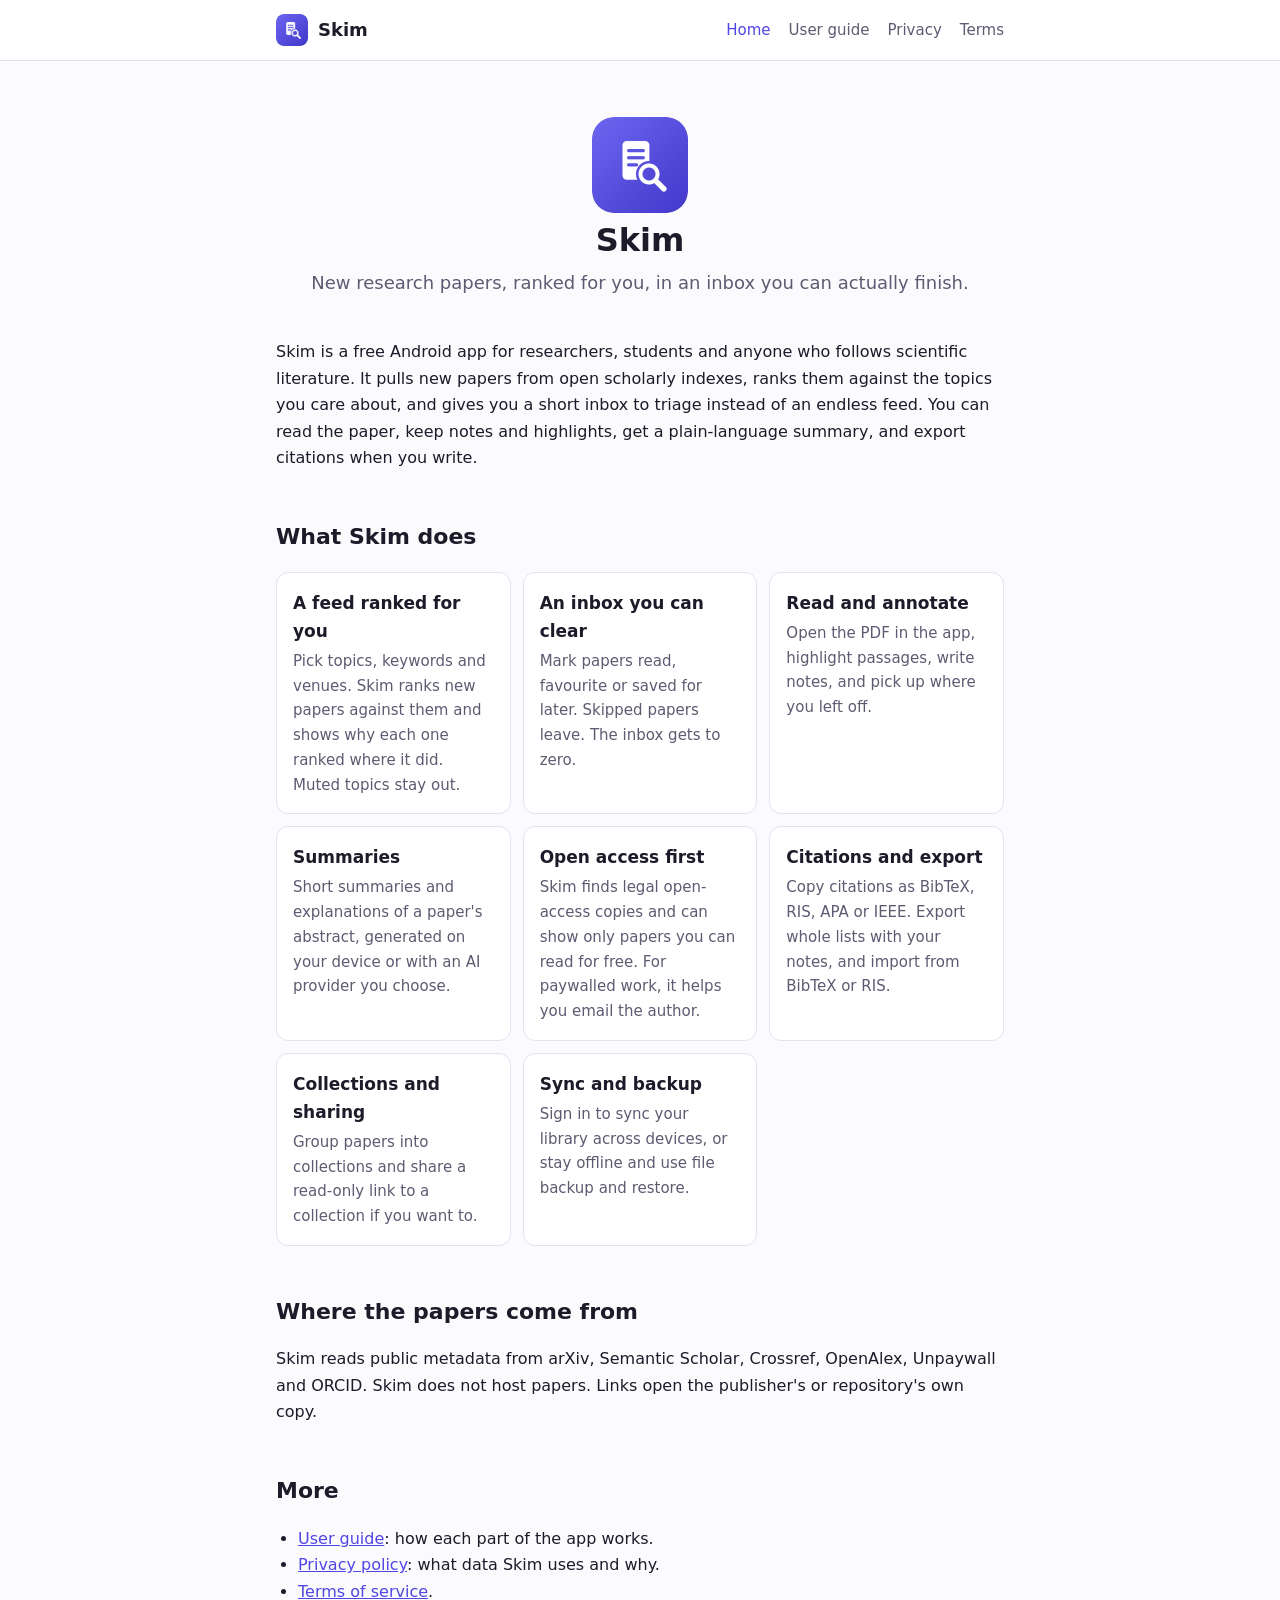
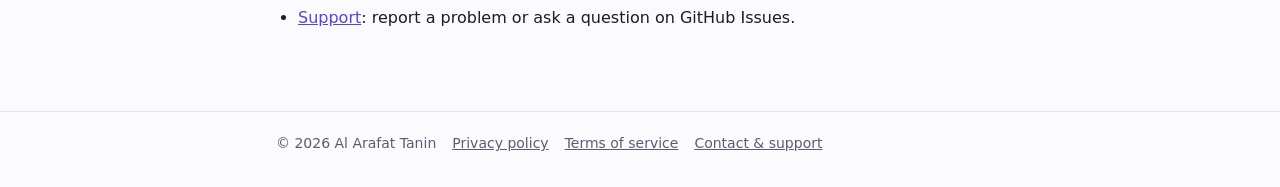
==== index.html @ 936c488b "docs: add Skim website, privacy policy, terms and user guide Co-Authored-By: Claude Opus 5.5 <norepl" ====
<!doctype html>
<html lang="en">
<head>
<meta charset="utf-8">
<meta name="viewport" content="width=device-width, initial-scale=1">
<title>Skim</title>
<meta name="description" content="Skim is a research-paper reader that turns the flood of new papers into an inbox you can get through.">
<link rel="icon" href="icon.png">
<link rel="stylesheet" href="style.css">
</head>
<body>
<header class="site"><div class="wrap">
  <a class="brand" href="./"><img src="icon.png" alt="">Skim</a>
  <nav>
    <a href="./" aria-current="page">Home</a>
    <a href="guide.html">User guide</a>
    <a href="privacy.html">Privacy</a>
    <a href="terms.html">Terms</a>
  </nav>
</div></header>
<main class="wrap">
<section class="hero">
  <img src="icon.png" alt="Skim app icon">
  <h1>Skim</h1>
  <p class="lede">New research papers, ranked for you, in an inbox you can actually finish.</p>
</section>

<p>Skim is a free Android app for researchers, students and anyone who follows scientific literature. It pulls new papers from open scholarly indexes, ranks them against the topics you care about, and gives you a short inbox to triage instead of an endless feed. You can read the paper, keep notes and highlights, get a plain-language summary, and export citations when you write.</p>

<h2>What Skim does</h2>
<div class="cards">
  <div class="card"><h3>A feed ranked for you</h3><p>Pick topics, keywords and venues. Skim ranks new papers against them and shows why each one ranked where it did. Muted topics stay out.</p></div>
  <div class="card"><h3>An inbox you can clear</h3><p>Mark papers read, favourite or saved for later. Skipped papers leave. The inbox gets to zero.</p></div>
  <div class="card"><h3>Read and annotate</h3><p>Open the PDF in the app, highlight passages, write notes, and pick up where you left off.</p></div>
  <div class="card"><h3>Summaries</h3><p>Short summaries and explanations of a paper's abstract, generated on your device or with an AI provider you choose.</p></div>
  <div class="card"><h3>Open access first</h3><p>Skim finds legal open-access copies and can show only papers you can read for free. For paywalled work, it helps you email the author.</p></div>
  <div class="card"><h3>Citations and export</h3><p>Copy citations as BibTeX, RIS, APA or IEEE. Export whole lists with your notes, and import from BibTeX or RIS.</p></div>
  <div class="card"><h3>Collections and sharing</h3><p>Group papers into collections and share a read-only link to a collection if you want to.</p></div>
  <div class="card"><h3>Sync and backup</h3><p>Sign in to sync your library across devices, or stay offline and use file backup and restore.</p></div>
</div>

<h2>Where the papers come from</h2>
<p>Skim reads public metadata from arXiv, Semantic Scholar, Crossref, OpenAlex, Unpaywall and ORCID. Skim does not host papers. Links open the publisher's or repository's own copy.</p>

<h2>More</h2>
<ul>
  <li><a href="guide.html">User guide</a>: how each part of the app works.</li>
  <li><a href="privacy.html">Privacy policy</a>: what data Skim uses and why.</li>
  <li><a href="terms.html">Terms of service</a>.</li>
  <li><a href="https://github.com/rng70/skim-app/issues">Support</a>: report a problem or ask a question on GitHub Issues.</li>
</ul>
</main>
<footer class="site"><div class="wrap">
  <span>© 2026 Al Arafat Tanin</span>
  <a href="privacy.html">Privacy policy</a>
  <a href="terms.html">Terms of service</a>
  <a href="https://github.com/rng70/skim-app/issues">Contact &amp; support</a>
</div></footer>
</body>
</html>
---- style.css ----
:root {
  --bg: #fbfbfe;
  --surface: #ffffff;
  --text: #1c1b29;
  --muted: #5d5b72;
  --border: #e3e2ee;
  --accent: #5046e5;
  --accent-soft: #eeedfd;
}
@media (prefers-color-scheme: dark) {
  :root {
    --bg: #111118;
    --surface: #1a1a24;
    --text: #ececf4;
    --muted: #a3a1b8;
    --border: #2c2b3a;
    --accent: #9d97ff;
    --accent-soft: #24223f;
  }
}
* { box-sizing: border-box; }
html { -webkit-text-size-adjust: 100%; }
body {
  margin: 0;
  background: var(--bg);
  color: var(--text);
  font: 16px/1.65 system-ui, -apple-system, "Segoe UI", Roboto, sans-serif;
}
a { color: var(--accent); }
header.site {
  border-bottom: 1px solid var(--border);
  background: var(--surface);
}
header.site .wrap {
  display: flex; align-items: center; gap: 12px; flex-wrap: wrap;
  padding-top: 14px; padding-bottom: 14px;
}
header.site .brand {
  display: flex; align-items: center; gap: 10px;
  font-weight: 700; font-size: 18px; color: var(--text); text-decoration: none;
}
header.site .brand img { width: 32px; height: 32px; border-radius: 8px; }
header.site nav { margin-left: auto; display: flex; gap: 18px; flex-wrap: wrap; }
header.site nav a { color: var(--muted); text-decoration: none; font-size: 15px; }
header.site nav a:hover, header.site nav a[aria-current] { color: var(--accent); }
.wrap { max-width: 760px; margin: 0 auto; padding-left: 16px; padding-right: 16px; }
main { padding-top: 32px; padding-bottom: 64px; }
h1 { font-size: 32px; line-height: 1.2; margin: 0 0 8px; }
h2 { font-size: 22px; margin: 40px 0 8px; padding-top: 8px; }
h3 { font-size: 17px; margin: 24px 0 4px; }
.lede { font-size: 18px; color: var(--muted); margin-top: 0; }
.meta { color: var(--muted); font-size: 14px; }
.hero { text-align: center; padding: 24px 0 8px; }
.hero img { width: 96px; height: 96px; border-radius: 22px; }
.cards { display: grid; grid-template-columns: repeat(auto-fit, minmax(210px, 1fr)); gap: 12px; margin: 16px 0; }
.card {
  background: var(--surface); border: 1px solid var(--border);
  border-radius: 12px; padding: 16px;
}
.card h3 { margin-top: 0; }
.card p { margin: 0; color: var(--muted); font-size: 15px; }
.note {
  background: var(--accent-soft); border-radius: 10px; padding: 12px 16px; margin: 16px 0;
}
table { width: 100%; border-collapse: collapse; margin: 12px 0; font-size: 15px; display: block; overflow-x: auto; }
th, td { text-align: left; padding: 8px 10px; border-bottom: 1px solid var(--border); vertical-align: top; }
th { color: var(--muted); font-weight: 600; }
ul, ol { padding-left: 22px; }
footer.site { border-top: 1px solid var(--border); color: var(--muted); font-size: 14px; }
footer.site .wrap { padding-top: 20px; padding-bottom: 32px; display: flex; gap: 16px; flex-wrap: wrap; }
footer.site a { color: var(--muted); }
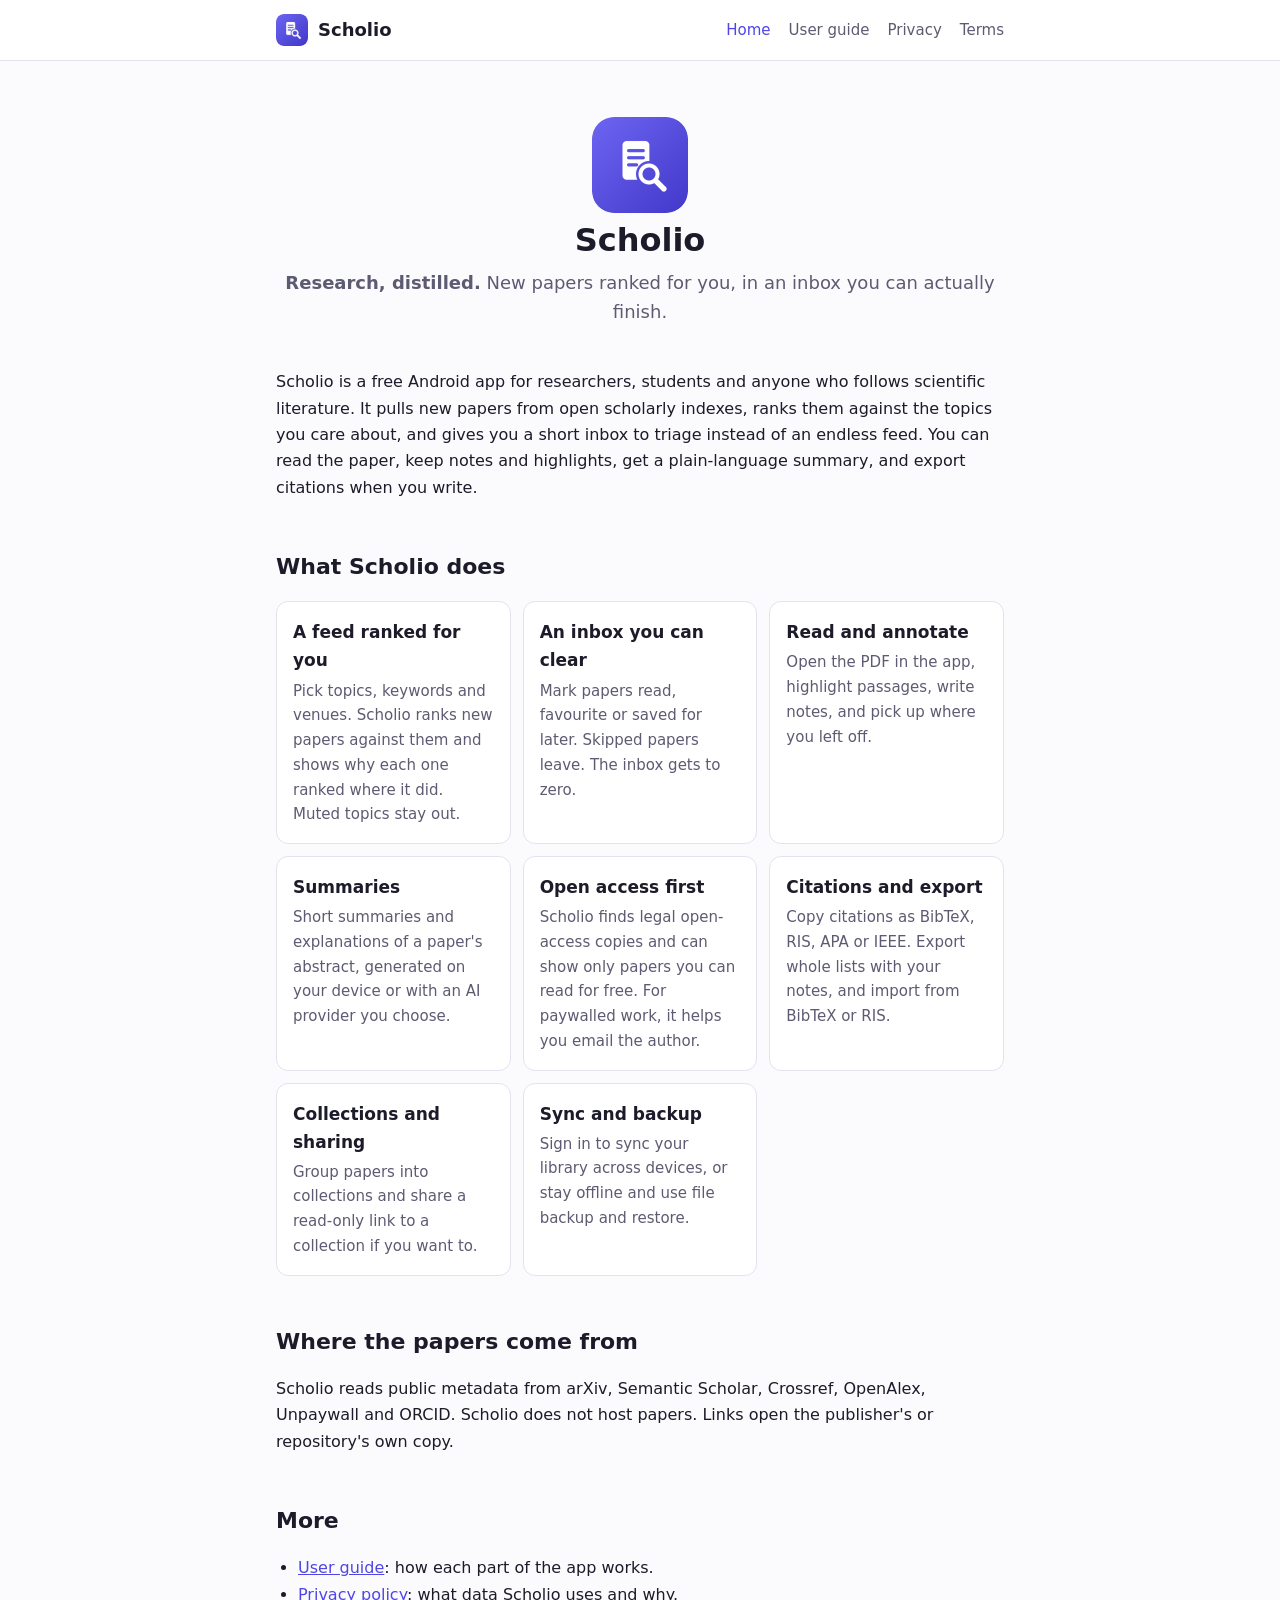
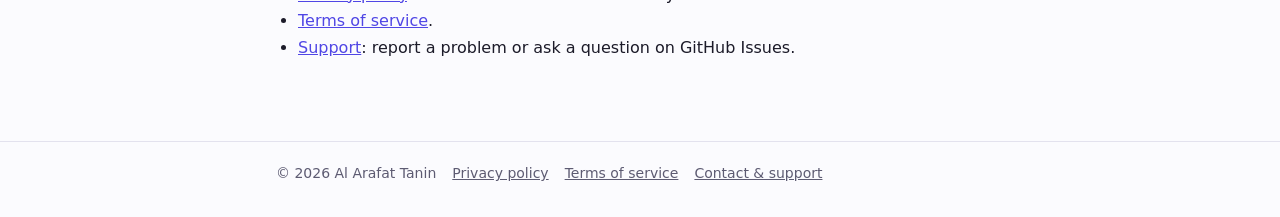
==== commit 0c531949: "docs: rename the app to Scholio Co-Authored-By: Claude Opus 5.5 <noreply@anthropic.com>" ====
--- a/index.html
+++ b/index.html
@@ -3,14 +3,14 @@
 <head>
 <meta charset="utf-8">
 <meta name="viewport" content="width=device-width, initial-scale=1">
-<title>Skim</title>
-<meta name="description" content="Skim is a research-paper reader that turns the flood of new papers into an inbox you can get through.">
+<title>Scholio: Research, distilled</title>
+<meta name="description" content="Scholio is a research-paper reader that turns the flood of new papers into an inbox you can get through.">
 <link rel="icon" href="icon.png">
 <link rel="stylesheet" href="style.css">
 </head>
 <body>
 <header class="site"><div class="wrap">
-  <a class="brand" href="./"><img src="icon.png" alt="">Skim</a>
+  <a class="brand" href="./"><img src="icon.png" alt="">Scholio</a>
   <nav>
     <a href="./" aria-current="page">Home</a>
     <a href="guide.html">User guide</a>
@@ -20,32 +20,32 @@
 </div></header>
 <main class="wrap">
 <section class="hero">
-  <img src="icon.png" alt="Skim app icon">
-  <h1>Skim</h1>
-  <p class="lede">New research papers, ranked for you, in an inbox you can actually finish.</p>
+  <img src="icon.png" alt="Scholio app icon">
+  <h1>Scholio</h1>
+  <p class="lede"><strong>Research, distilled.</strong> New papers ranked for you, in an inbox you can actually finish.</p>
 </section>
 
-<p>Skim is a free Android app for researchers, students and anyone who follows scientific literature. It pulls new papers from open scholarly indexes, ranks them against the topics you care about, and gives you a short inbox to triage instead of an endless feed. You can read the paper, keep notes and highlights, get a plain-language summary, and export citations when you write.</p>
+<p>Scholio is a free Android app for researchers, students and anyone who follows scientific literature. It pulls new papers from open scholarly indexes, ranks them against the topics you care about, and gives you a short inbox to triage instead of an endless feed. You can read the paper, keep notes and highlights, get a plain-language summary, and export citations when you write.</p>
 
-<h2>What Skim does</h2>
+<h2>What Scholio does</h2>
 <div class="cards">
-  <div class="card"><h3>A feed ranked for you</h3><p>Pick topics, keywords and venues. Skim ranks new papers against them and shows why each one ranked where it did. Muted topics stay out.</p></div>
+  <div class="card"><h3>A feed ranked for you</h3><p>Pick topics, keywords and venues. Scholio ranks new papers against them and shows why each one ranked where it did. Muted topics stay out.</p></div>
   <div class="card"><h3>An inbox you can clear</h3><p>Mark papers read, favourite or saved for later. Skipped papers leave. The inbox gets to zero.</p></div>
   <div class="card"><h3>Read and annotate</h3><p>Open the PDF in the app, highlight passages, write notes, and pick up where you left off.</p></div>
   <div class="card"><h3>Summaries</h3><p>Short summaries and explanations of a paper's abstract, generated on your device or with an AI provider you choose.</p></div>
-  <div class="card"><h3>Open access first</h3><p>Skim finds legal open-access copies and can show only papers you can read for free. For paywalled work, it helps you email the author.</p></div>
+  <div class="card"><h3>Open access first</h3><p>Scholio finds legal open-access copies and can show only papers you can read for free. For paywalled work, it helps you email the author.</p></div>
   <div class="card"><h3>Citations and export</h3><p>Copy citations as BibTeX, RIS, APA or IEEE. Export whole lists with your notes, and import from BibTeX or RIS.</p></div>
   <div class="card"><h3>Collections and sharing</h3><p>Group papers into collections and share a read-only link to a collection if you want to.</p></div>
   <div class="card"><h3>Sync and backup</h3><p>Sign in to sync your library across devices, or stay offline and use file backup and restore.</p></div>
 </div>
 
 <h2>Where the papers come from</h2>
-<p>Skim reads public metadata from arXiv, Semantic Scholar, Crossref, OpenAlex, Unpaywall and ORCID. Skim does not host papers. Links open the publisher's or repository's own copy.</p>
+<p>Scholio reads public metadata from arXiv, Semantic Scholar, Crossref, OpenAlex, Unpaywall and ORCID. Scholio does not host papers. Links open the publisher's or repository's own copy.</p>
 
 <h2>More</h2>
 <ul>
   <li><a href="guide.html">User guide</a>: how each part of the app works.</li>
-  <li><a href="privacy.html">Privacy policy</a>: what data Skim uses and why.</li>
+  <li><a href="privacy.html">Privacy policy</a>: what data Scholio uses and why.</li>
   <li><a href="terms.html">Terms of service</a>.</li>
   <li><a href="https://github.com/rng70/skim-app/issues">Support</a>: report a problem or ask a question on GitHub Issues.</li>
 </ul>
